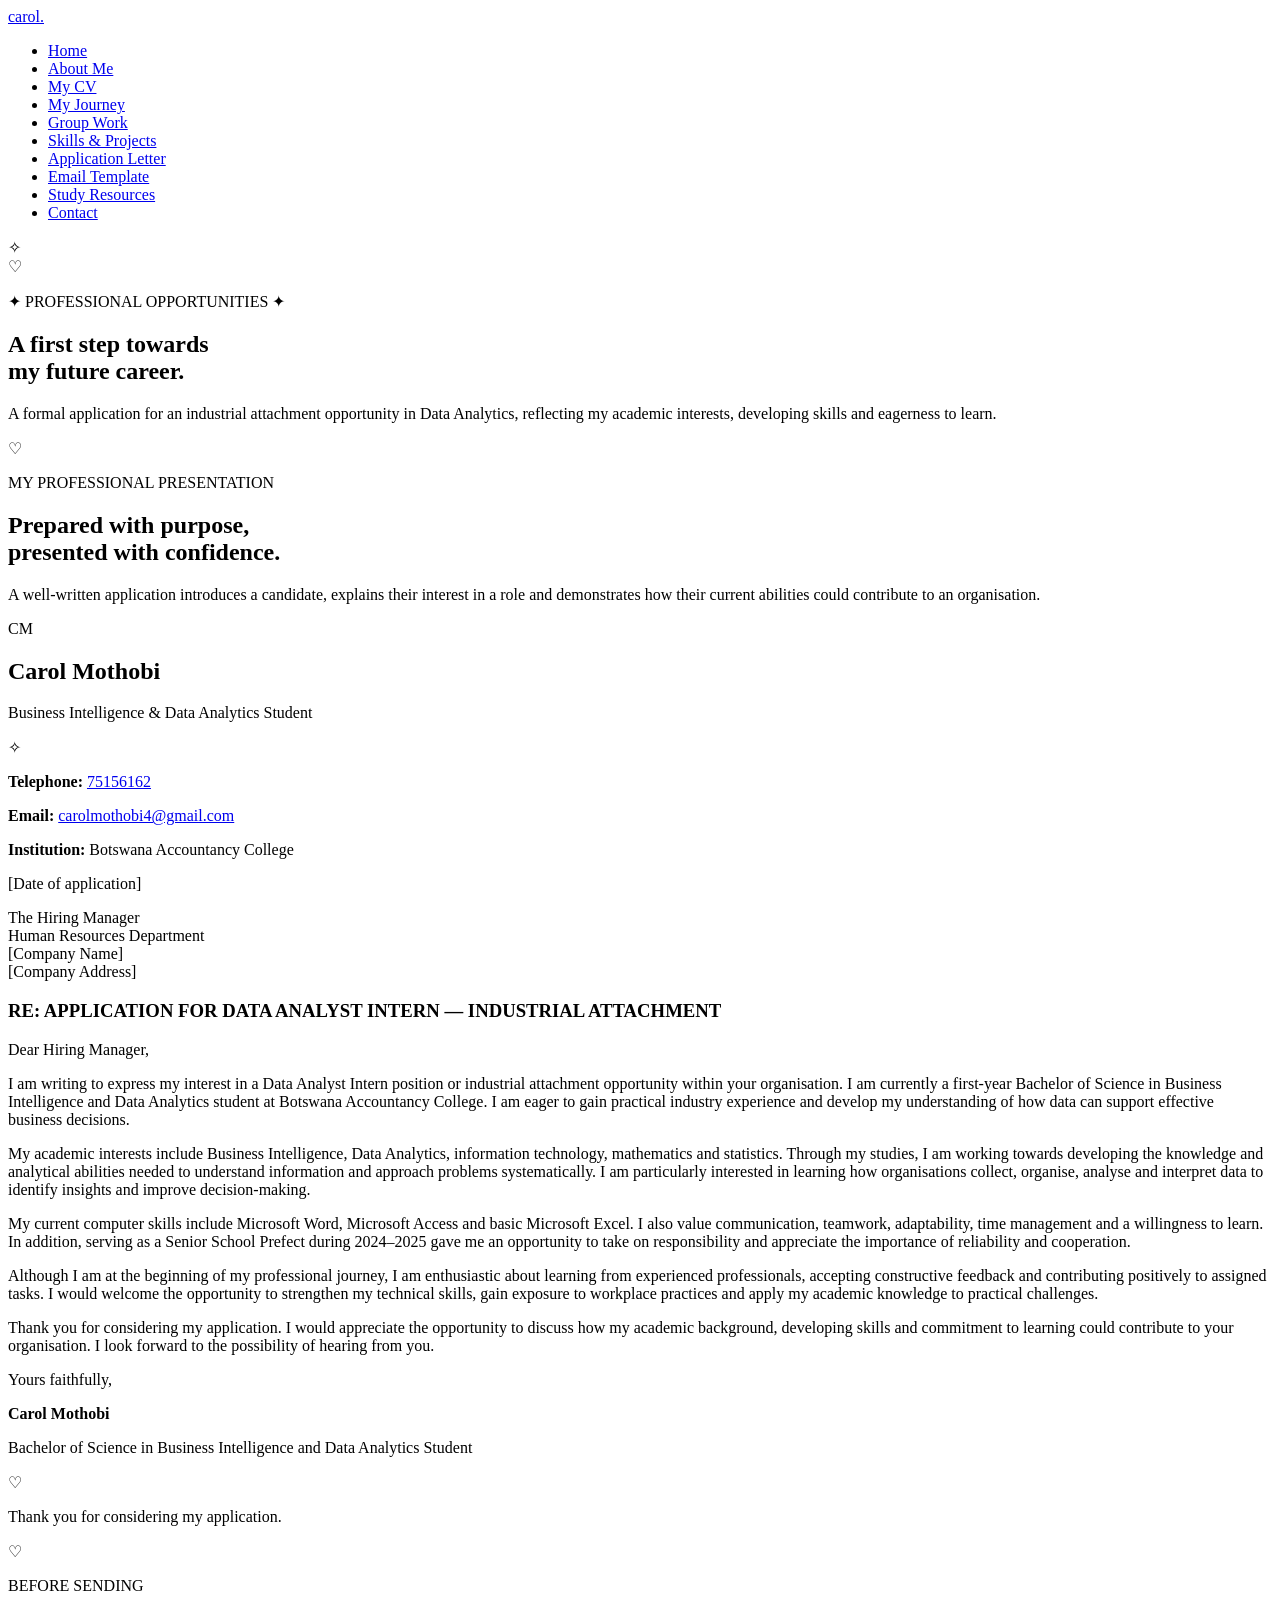
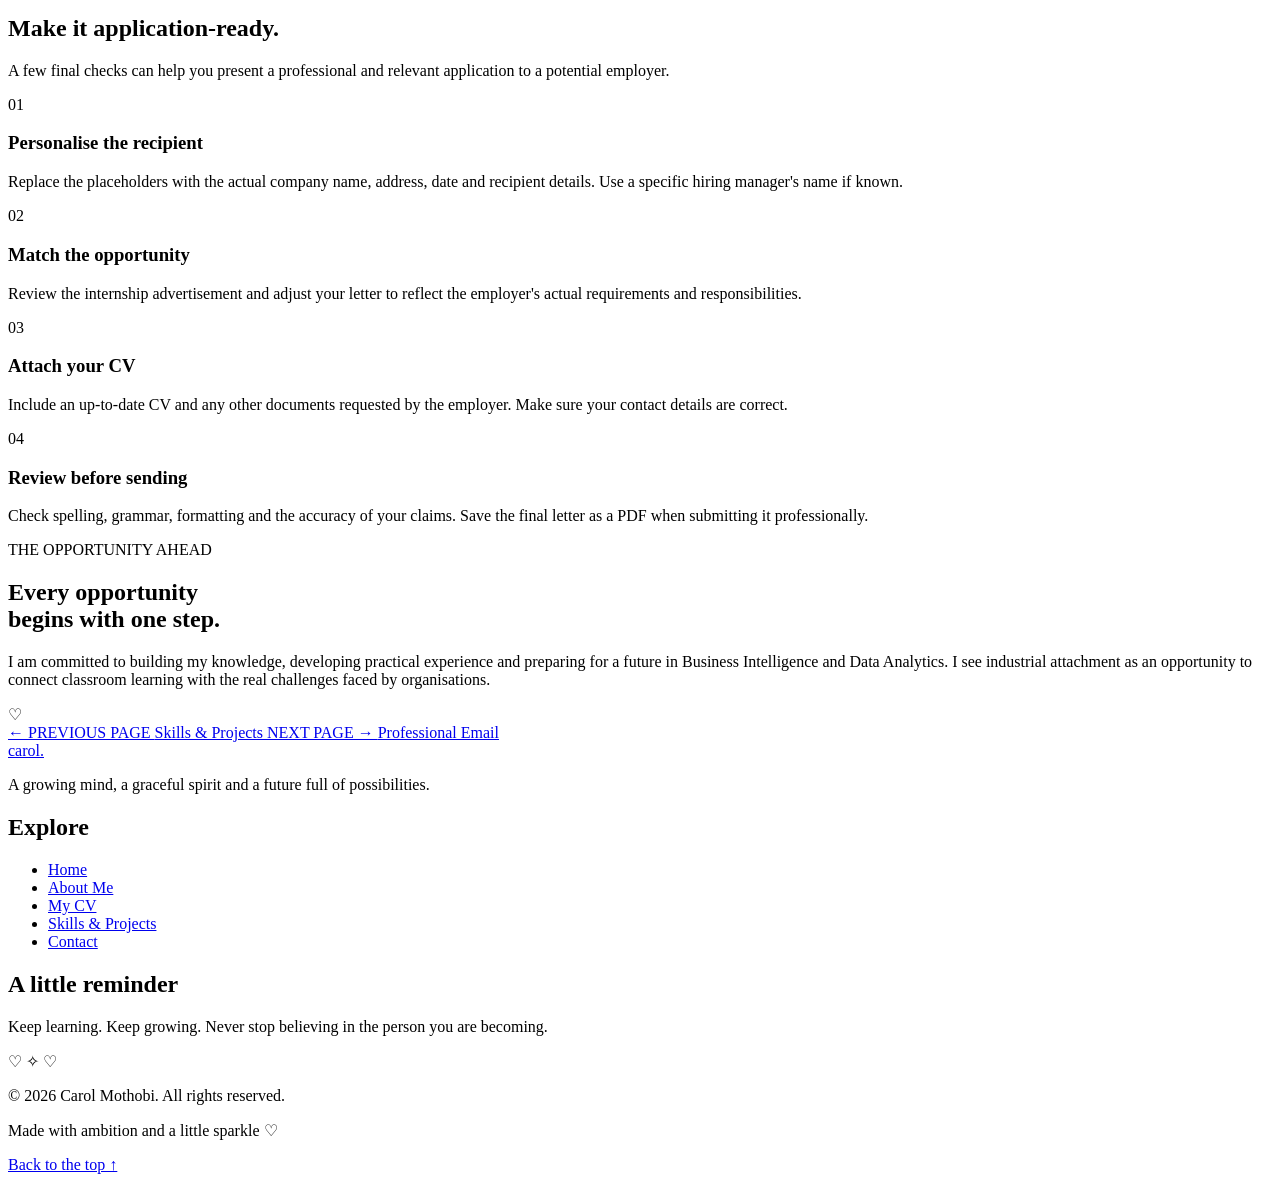
==== application-letter.html @ 34b80056 "Create application-letter.html" ====
<!DOCTYPE html>
<html lang="en">

<head>
    <meta charset="UTF-8">
    <meta name="viewport" content="width=device-width, initial-scale=1.0">

    <meta name="description"
          content="Carol Mothobi's professional application letter for a Data Analyst Intern or industrial attachment opportunity.">

    <meta name="author" content="Carol Mothobi">
    <meta name="theme-color" content="#ed4a91">

    <title>Application Letter | Carol Mothobi</title>

    <link rel="preconnect" href="https://fonts.googleapis.com">
    <link rel="preconnect" href="https://fonts.gstatic.com" crossorigin>

    <link href="https://fonts.googleapis.com/css2?family=DM+Sans:wght@400;500;600;700&family=Playfair+Display:wght@400;500;600;700&display=swap"
          rel="stylesheet">

    <link rel="stylesheet" href="style.css">
</head>

<body id="top">

    <!-- HEADER AND NAVIGATION -->
    <header class="site-header">

        <nav class="navbar" aria-label="Main navigation">

            <a href="index.html" class="logo" aria-label="Carol Mothobi home">
                carol<span>.</span>
            </a>

            <ul class="nav-links">
                <li><a href="index.html">Home</a></li>
                <li><a href="about.html">About Me</a></li>
                <li><a href="cv.html">My CV</a></li>
                <li><a href="reflection.html">My Journey</a></li>
                <li><a href="group-reflection.html">Group Work</a></li>
                <li><a href="skills-projects.html">Skills &amp; Projects</a></li>
                <li><a href="application-letter.html" aria-current="page">Application Letter</a></li>
                <li><a href="email-template.html">Email Template</a></li>
                <li><a href="study-resources.html">Study Resources</a></li>
                <li><a href="contact.html">Contact</a></li>
            </ul>

        </nav>

    </header>


    <main>

        <!-- PAGE HERO -->
        <section class="page-hero application-hero">

            <div class="hero-decoration hero-decoration-one"
                 aria-hidden="true">✧</div>

            <div class="hero-decoration hero-decoration-two"
                 aria-hidden="true">♡</div>

            <div class="page-hero-content">

                <p class="hero-eyebrow">
                    <span aria-hidden="true">✦</span>
                    PROFESSIONAL OPPORTUNITIES
                    <span aria-hidden="true">✦</span>
                </p>

                <h1>
                    A first step towards<br>
                    <span>my future career.</span>
                </h1>

                <p>
                    A formal application for an industrial attachment
                    opportunity in Data Analytics, reflecting my
                    academic interests, developing skills and eagerness
                    to learn.
                </p>

                <div class="hero-divider" aria-hidden="true">
                    <span></span> ♡ <span></span>
                </div>

            </div>

        </section>


        <!-- INTRODUCTION -->
        <section class="application-introduction section-padding">

            <div class="section-heading">

                <p class="section-eyebrow">MY PROFESSIONAL PRESENTATION</p>

                <h2>
                    Prepared with purpose,<br>
                    <span>presented with confidence.</span>
                </h2>

                <p class="section-description">
                    A well-written application introduces a candidate,
                    explains their interest in a role and demonstrates
                    how their current abilities could contribute
                    to an organisation.
                </p>

            </div>

        </section>


        <!-- APPLICATION LETTER -->
        <section class="application-letter-section section-padding">

            <article class="application-letter-document">

                <!-- LETTER HEADER -->
                <div class="letter-brand-header">

                    <div class="letter-monogram" aria-hidden="true">
                        CM
                    </div>

                    <div class="letter-brand-details">

                        <h2>Carol Mothobi</h2>

                        <p>
                            Business Intelligence &amp; Data Analytics Student
                        </p>

                    </div>

                    <span class="letter-decorative-star"
                          aria-hidden="true">✧</span>

                </div>


                <div class="letter-accent-line" aria-hidden="true"></div>


                <!-- APPLICANT DETAILS -->
                <div class="letter-contact-details">

                    <p>
                        <strong>Telephone:</strong>
                        <a href="tel:+26775156162">75156162</a>
                    </p>

                    <p>
                        <strong>Email:</strong>
                        <a href="mailto:carolmothobi4@gmail.com">
                            carolmothobi4@gmail.com
                        </a>
                    </p>

                    <p>
                        <strong>Institution:</strong>
                        Botswana Accountancy College
                    </p>

                </div>


                <!-- RECIPIENT -->
                <div class="letter-recipient">

                    <p>[Date of application]</p>

                    <p>
                        The Hiring Manager<br>
                        Human Resources Department<br>
                        [Company Name]<br>
                        [Company Address]
                    </p>

                </div>


                <!-- SUBJECT -->
                <h3 class="letter-subject">
                    RE: APPLICATION FOR DATA ANALYST INTERN —
                    INDUSTRIAL ATTACHMENT
                </h3>


                <!-- LETTER BODY -->
                <div class="letter-body">

                    <p>Dear Hiring Manager,</p>

                    <p>
                        I am writing to express my interest in a Data
                        Analyst Intern position or industrial attachment
                        opportunity within your organisation. I am
                        currently a first-year Bachelor of Science
                        in Business Intelligence and Data Analytics
                        student at Botswana Accountancy College.
                        I am eager to gain practical industry experience
                        and develop my understanding of how data can
                        support effective business decisions.
                    </p>

                    <p>
                        My academic interests include Business
                        Intelligence, Data Analytics, information
                        technology, mathematics and statistics.
                        Through my studies, I am working towards
                        developing the knowledge and analytical
                        abilities needed to understand information
                        and approach problems systematically.
                        I am particularly interested in learning
                        how organisations collect, organise, analyse
                        and interpret data to identify insights
                        and improve decision-making.
                    </p>

                    <p>
                        My current computer skills include Microsoft
                        Word, Microsoft Access and basic Microsoft
                        Excel. I also value communication, teamwork,
                        adaptability, time management and a willingness
                        to learn. In addition, serving as a Senior
                        School Prefect during 2024–2025 gave me an
                        opportunity to take on responsibility and
                        appreciate the importance of reliability
                        and cooperation.
                    </p>

                    <p>
                        Although I am at the beginning of my
                        professional journey, I am enthusiastic
                        about learning from experienced professionals,
                        accepting constructive feedback and contributing
                        positively to assigned tasks. I would welcome
                        the opportunity to strengthen my technical
                        skills, gain exposure to workplace practices
                        and apply my academic knowledge to practical
                        challenges.
                    </p>

                    <p>
                        Thank you for considering my application.
                        I would appreciate the opportunity to discuss
                        how my academic background, developing skills
                        and commitment to learning could contribute
                        to your organisation. I look forward to the
                        possibility of hearing from you.
                    </p>

                    <p class="letter-closing">
                        Yours faithfully,
                    </p>

                    <p class="letter-signature">
                        <strong>Carol Mothobi</strong>
                    </p>

                    <p class="letter-signature-role">
                        Bachelor of Science in Business Intelligence
                        and Data Analytics Student
                    </p>

                </div>


                <!-- LETTER FOOTER -->
                <div class="letter-document-footer">

                    <span aria-hidden="true">♡</span>

                    <p>
                        Thank you for considering my application.
                    </p>

                    <span aria-hidden="true">♡</span>

                </div>

            </article>

        </section>


        <!-- APPLICATION TIPS -->
        <section class="application-tips-section section-padding">

            <div class="section-heading">

                <p class="section-eyebrow">BEFORE SENDING</p>

                <h2>
                    Make it <span>application-ready.</span>
                </h2>

                <p class="section-description">
                    A few final checks can help you present a professional
                    and relevant application to a potential employer.
                </p>

            </div>


            <div class="application-tips-grid">

                <article class="application-tip-card">

                    <span class="application-tip-number">01</span>

                    <h3>Personalise the recipient</h3>

                    <p>
                        Replace the placeholders with the actual company
                        name, address, date and recipient details.
                        Use a specific hiring manager's name if known.
                    </p>

                </article>


                <article class="application-tip-card">

                    <span class="application-tip-number">02</span>

                    <h3>Match the opportunity</h3>

                    <p>
                        Review the internship advertisement and adjust
                        your letter to reflect the employer's actual
                        requirements and responsibilities.
                    </p>

                </article>


                <article class="application-tip-card">

                    <span class="application-tip-number">03</span>

                    <h3>Attach your CV</h3>

                    <p>
                        Include an up-to-date CV and any other documents
                        requested by the employer. Make sure your
                        contact details are correct.
                    </p>

                </article>


                <article class="application-tip-card">

                    <span class="application-tip-number">04</span>

                    <h3>Review before sending</h3>

                    <p>
                        Check spelling, grammar, formatting and the
                        accuracy of your claims. Save the final letter
                        as a PDF when submitting it professionally.
                    </p>

                </article>

            </div>

        </section>


        <!-- CAREER MOTIVATION -->
        <section class="application-motivation-section section-padding">

            <div class="application-motivation-card">

                <p class="section-eyebrow">THE OPPORTUNITY AHEAD</p>

                <h2>
                    Every opportunity<br>
                    begins with <span>one step.</span>
                </h2>

                <p>
                    I am committed to building my knowledge, developing
                    practical experience and preparing for a future
                    in Business Intelligence and Data Analytics.
                    I see industrial attachment as an opportunity
                    to connect classroom learning with the real
                    challenges faced by organisations.
                </p>

                <div class="hero-divider" aria-hidden="true">
                    <span></span> ♡ <span></span>
                </div>

            </div>

        </section>


        <!-- PAGE NAVIGATION -->
        <section class="page-navigation section-padding">

            <a href="skills-projects.html" class="page-nav-link">

                <span class="page-nav-direction">
                    ← PREVIOUS PAGE
                </span>

                <span class="page-nav-title">
                    Skills &amp; Projects
                </span>

            </a>


            <a href="email-template.html"
               class="page-nav-link page-nav-next">

                <span class="page-nav-direction">
                    NEXT PAGE →
                </span>

                <span class="page-nav-title">
                    Professional Email
                </span>

            </a>

        </section>

    </main>


    <!-- FOOTER -->
    <footer class="site-footer">

        <div class="footer-main">

            <div class="footer-brand">

                <a href="index.html" class="footer-logo">
                    carol<span>.</span>
                </a>

                <p>
                    A growing mind, a graceful spirit and a future
                    full of possibilities.
                </p>

            </div>


            <div class="footer-navigation">

                <h2>Explore</h2>

                <ul>
                    <li><a href="index.html">Home</a></li>
                    <li><a href="about.html">About Me</a></li>
                    <li><a href="cv.html">My CV</a></li>
                    <li><a href="skills-projects.html">Skills &amp; Projects</a></li>
                    <li><a href="contact.html">Contact</a></li>
                </ul>

            </div>


            <div class="footer-message">

                <h2>A little reminder</h2>

                <p>
                    Keep learning. Keep growing. Never stop believing
                    in the person you are becoming.
                </p>

                <span aria-hidden="true">♡ ✧ ♡</span>

            </div>

        </div>


        <div class="footer-bottom">

            <p>
                &copy; 2026 Carol Mothobi. All rights reserved.
            </p>

            <p>
                Made with ambition and a little sparkle
                <span aria-hidden="true">♡</span>
            </p>

            <a href="#top">Back to the top ↑</a>

        </div>

    </footer>

</body>
</html>
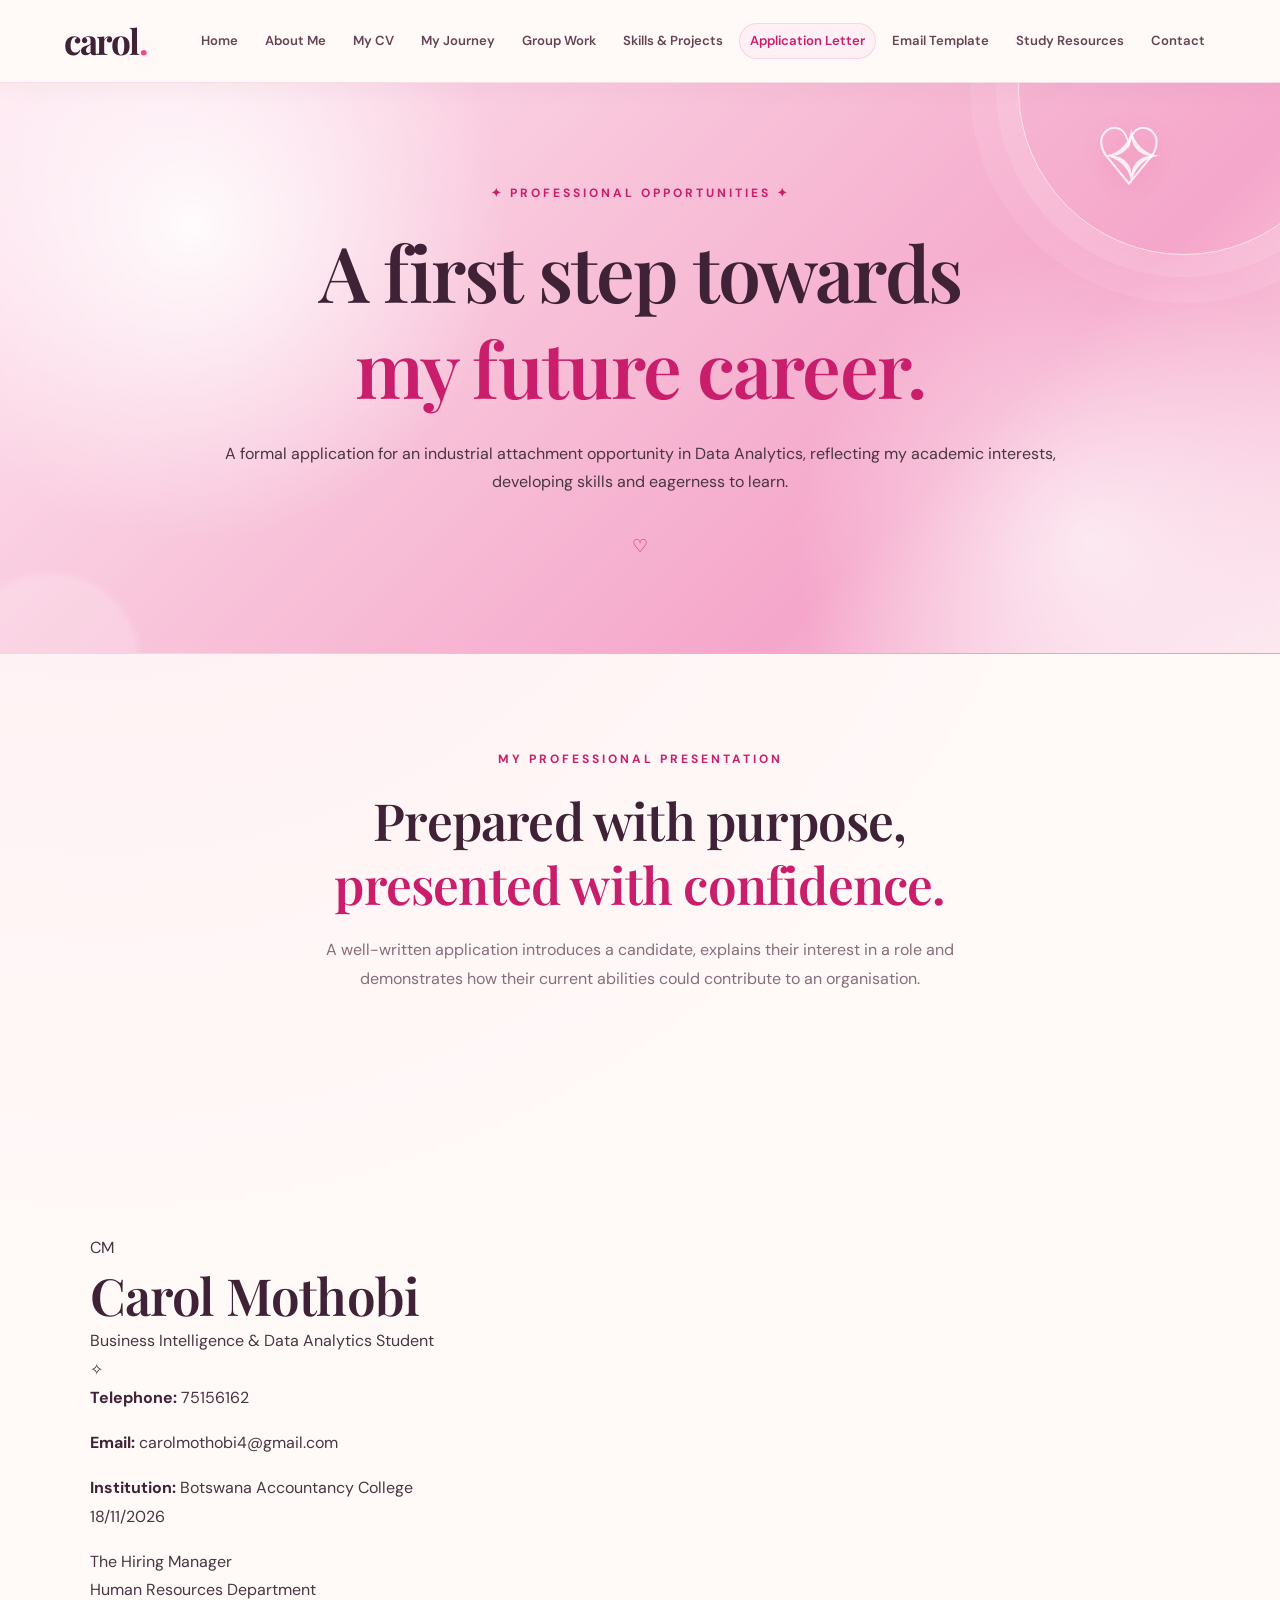
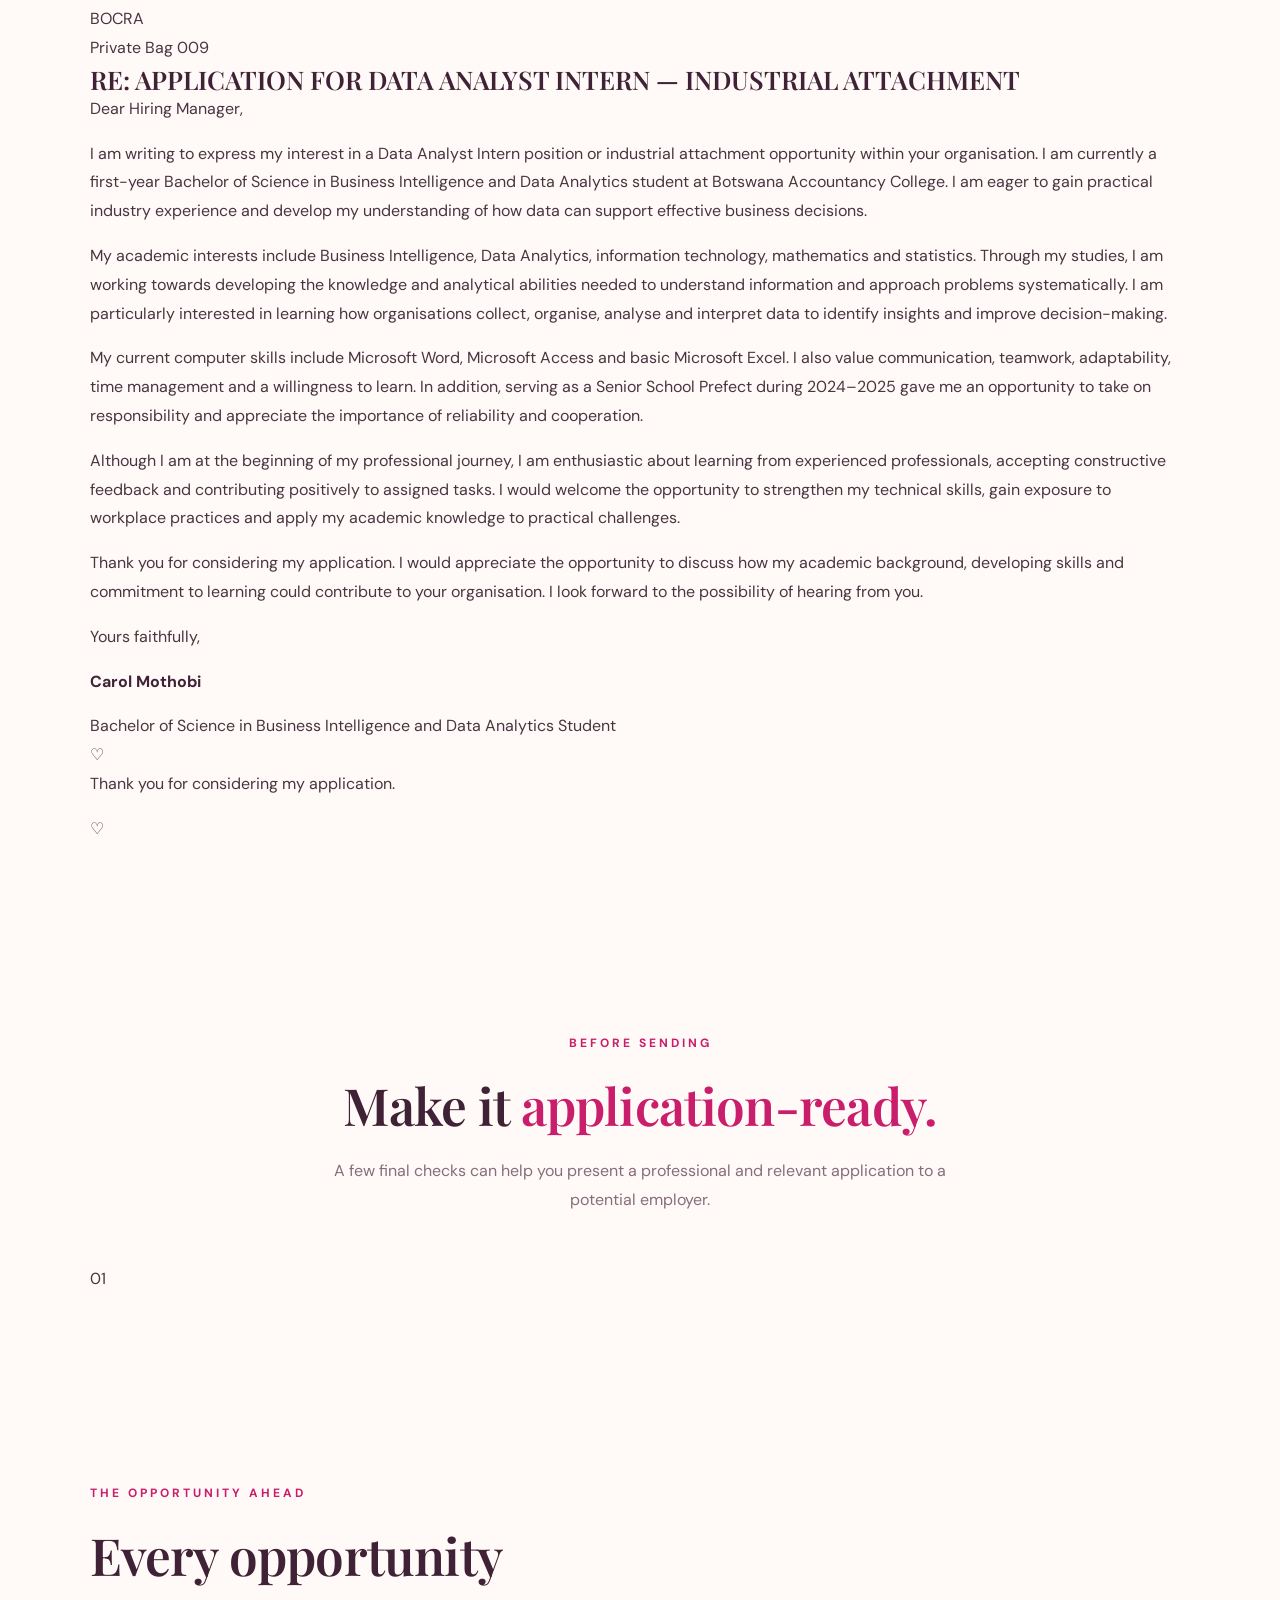
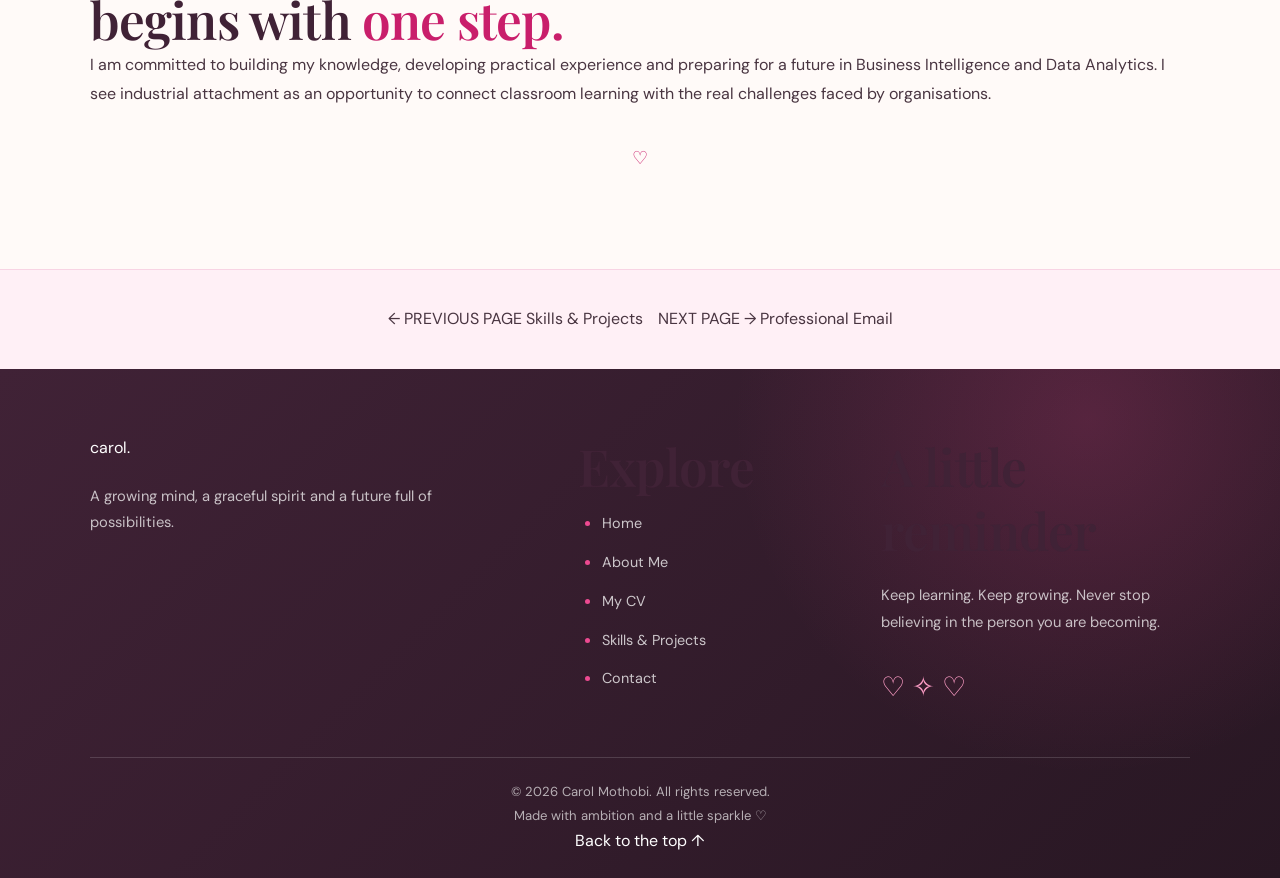
==== commit 7c1fffc2: "Update application-letter.html" ====
--- a/application-letter.html
+++ b/application-letter.html
@@ -173,13 +173,13 @@
                 <!-- RECIPIENT -->
                 <div class="letter-recipient">
 
-                    <p>[Date of application]</p>
+                    <p>18/11/2026</p>
 
                     <p>
                         The Hiring Manager<br>
                         Human Resources Department<br>
-                        [Company Name]<br>
-                        [Company Address]
+                        BOCRA<br>
+                        Private Bag 009
                     </p>
 
                 </div>
@@ -315,61 +315,7 @@
 
                     <span class="application-tip-number">01</span>
 
-                    <h3>Personalise the recipient</h3>
-
-                    <p>
-                        Replace the placeholders with the actual company
-                        name, address, date and recipient details.
-                        Use a specific hiring manager's name if known.
-                    </p>
-
                 </article>
-
-
-                <article class="application-tip-card">
-
-                    <span class="application-tip-number">02</span>
-
-                    <h3>Match the opportunity</h3>
-
-                    <p>
-                        Review the internship advertisement and adjust
-                        your letter to reflect the employer's actual
-                        requirements and responsibilities.
-                    </p>
-
-                </article>
-
-
-                <article class="application-tip-card">
-
-                    <span class="application-tip-number">03</span>
-
-                    <h3>Attach your CV</h3>
-
-                    <p>
-                        Include an up-to-date CV and any other documents
-                        requested by the employer. Make sure your
-                        contact details are correct.
-                    </p>
-
-                </article>
-
-
-                <article class="application-tip-card">
-
-                    <span class="application-tip-number">04</span>
-
-                    <h3>Review before sending</h3>
-
-                    <p>
-                        Check spelling, grammar, formatting and the
-                        accuracy of your claims. Save the final letter
-                        as a PDF when submitting it professionally.
-                    </p>
-
-                </article>
-
             </div>
 
         </section>
--- a/style.css
+++ b/style.css
@@ -0,0 +1,1562 @@
+
+/* =========================================================
+   CAROL MOTHOBI
+   GLAM PRINCESS PORTFOLIO
+   Bold Pink • Glossy Glamour • Rose Gold • Feminine Luxury
+
+   One shared stylesheet for all ten HTML pages.
+========================================================= */
+
+
+/* =========================================================
+   01. DESIGN SYSTEM
+========================================================= */
+
+:root {
+    --pink: #ed4a91;
+    --pink-deep: #c91e6b;
+    --pink-dark: #9f174f;
+    --pink-light: #ffd5e7;
+    --pink-pale: #fff0f6;
+    --pink-soft: #fce1ec;
+
+    --rose-gold: #bd7c91;
+    --champagne: #e9c9a5;
+    --gold-light: #f8e7ce;
+
+    --ivory: #fffaf8;
+    --white: #ffffff;
+
+    --plum: #402236;
+    --plum-soft: #654354;
+    --text: #493541;
+    --muted: #866d7b;
+
+    --border: rgba(201, 30, 107, 0.13);
+    --border-strong: rgba(201, 30, 107, 0.25);
+
+    --shadow-soft:
+        0 12px 35px rgba(159, 23, 79, 0.08);
+
+    --shadow-card:
+        0 18px 45px rgba(159, 23, 79, 0.11);
+
+    --shadow-pink:
+        0 12px 30px rgba(237, 74, 145, 0.25);
+
+    --radius-small: 12px;
+    --radius-medium: 20px;
+    --radius-large: 30px;
+    --radius-pill: 999px;
+
+    --font-body: "DM Sans", sans-serif;
+    --font-heading: "Playfair Display", Georgia, serif;
+
+    --transition: 0.3s ease;
+}
+
+
+/* =========================================================
+   02. RESET AND GLOBAL STYLES
+========================================================= */
+
+* {
+    box-sizing: border-box;
+    margin: 0;
+    padding: 0;
+}
+
+html {
+    scroll-behavior: smooth;
+    scroll-padding-top: 110px;
+}
+
+body {
+    font-family: var(--font-body);
+    color: var(--text);
+    background:
+        radial-gradient(
+            circle at 8% 5%,
+            rgba(255, 213, 231, 0.35),
+            transparent 28%
+        ),
+        var(--ivory);
+    line-height: 1.8;
+    font-size: 16px;
+    overflow-x: hidden;
+}
+
+body::selection {
+    color: var(--white);
+    background: var(--pink-deep);
+}
+
+::selection {
+    color: var(--white);
+    background: var(--pink);
+}
+
+img {
+    display: block;
+    max-width: 100%;
+    height: auto;
+}
+
+a {
+    color: inherit;
+    text-decoration: none;
+    transition:
+        color var(--transition),
+        background var(--transition),
+        border-color var(--transition),
+        transform var(--transition),
+        box-shadow var(--transition);
+}
+
+button,
+input,
+textarea,
+select {
+    font: inherit;
+}
+
+button,
+a {
+    -webkit-tap-highlight-color: transparent;
+}
+
+button:focus-visible,
+a:focus-visible,
+input:focus-visible,
+textarea:focus-visible,
+select:focus-visible {
+    outline: 3px solid var(--pink);
+    outline-offset: 4px;
+}
+
+p {
+    margin-bottom: 16px;
+}
+
+p:last-child {
+    margin-bottom: 0;
+}
+
+ul,
+ol {
+    padding-left: 24px;
+}
+
+li {
+    margin-bottom: 10px;
+}
+
+strong {
+    color: var(--plum);
+    font-weight: 700;
+}
+
+main {
+    min-height: 60vh;
+}
+
+section {
+    position: relative;
+}
+
+
+/* =========================================================
+   03. TYPOGRAPHY
+========================================================= */
+
+h1,
+h2,
+h3,
+h4 {
+    font-family: var(--font-heading);
+    color: var(--plum);
+    font-weight: 600;
+    line-height: 1.25;
+    text-wrap: balance;
+}
+
+h1 {
+    font-size: clamp(2.5rem, 6vw, 5.2rem);
+    letter-spacing: -1.8px;
+}
+
+h2 {
+    font-size: clamp(2rem, 4vw, 3.2rem);
+    letter-spacing: -0.8px;
+}
+
+h3 {
+    font-size: clamp(1.25rem, 2vw, 1.65rem);
+}
+
+h4 {
+    font-size: 1.15rem;
+}
+
+h1 span,
+h2 span {
+    color: var(--pink-deep);
+}
+
+::marker {
+    color: var(--pink);
+}
+
+
+/* =========================================================
+   04. SHARED HEADER AND NAVIGATION
+========================================================= */
+
+.site-header {
+    position: sticky;
+    top: 0;
+    z-index: 1000;
+    width: 100%;
+    background: rgba(255, 250, 248, 0.94);
+    border-bottom: 1px solid var(--border);
+    box-shadow: 0 5px 24px rgba(64, 34, 54, 0.04);
+    backdrop-filter: blur(18px);
+    -webkit-backdrop-filter: blur(18px);
+}
+
+.navbar {
+    width: min(1400px, 100%);
+    min-height: 82px;
+    margin: 0 auto;
+    padding: 18px 5%;
+    display: flex;
+    align-items: center;
+    justify-content: space-between;
+    gap: 28px;
+}
+
+.logo {
+    display: inline-flex;
+    align-items: center;
+    flex-shrink: 0;
+    font-family: var(--font-heading);
+    font-size: 2.2rem;
+    line-height: 1;
+    font-weight: 700;
+    letter-spacing: -1.5px;
+    color: var(--plum);
+}
+
+.logo span {
+    color: var(--pink);
+    text-shadow: 0 0 20px rgba(237, 74, 145, 0.3);
+}
+
+.nav-links {
+    display: flex;
+    align-items: center;
+    justify-content: flex-end;
+    flex-wrap: wrap;
+    gap: 5px;
+    list-style: none;
+    padding: 0;
+    margin: 0;
+}
+
+.nav-links li {
+    margin: 0;
+}
+
+.nav-links a {
+    display: inline-flex;
+    align-items: center;
+    justify-content: center;
+    padding: 8px 11px;
+    border-radius: var(--radius-pill);
+    color: var(--plum-soft);
+    font-size: 0.82rem;
+    font-weight: 600;
+    line-height: 1.5;
+}
+
+.nav-links a:hover,
+.nav-links a[aria-current="page"] {
+    color: var(--pink-deep);
+    background: var(--pink-pale);
+}
+
+.nav-links a[aria-current="page"] {
+    box-shadow: inset 0 0 0 1px var(--border);
+}
+
+
+/* =========================================================
+   05. HERO SECTIONS
+========================================================= */
+
+.page-hero {
+    position: relative;
+    isolation: isolate;
+    min-height: 410px;
+    padding: 100px 7% 90px;
+    display: flex;
+    align-items: center;
+    justify-content: center;
+    overflow: hidden;
+    background:
+        radial-gradient(
+            circle at 15% 25%,
+            rgba(255, 255, 255, 0.9),
+            transparent 27%
+        ),
+        radial-gradient(
+            circle at 85% 80%,
+            rgba(255, 255, 255, 0.65),
+            transparent 25%
+        ),
+        linear-gradient(
+            135deg,
+            #ffe6f0 0%,
+            #f8c2d9 40%,
+            #f5a6ca 72%,
+            #fce4ed 100%
+        );
+    border-bottom: 1px solid rgba(201, 30, 107, 0.12);
+}
+
+.page-hero::before,
+.page-hero::after {
+    content: "";
+    position: absolute;
+    z-index: -1;
+    pointer-events: none;
+    border-radius: 50%;
+}
+
+.page-hero::before {
+    width: 330px;
+    height: 330px;
+    top: -160px;
+    right: -70px;
+    border: 1px solid rgba(255, 255, 255, 0.65);
+    box-shadow:
+        0 0 0 22px rgba(255, 255, 255, 0.1),
+        0 0 0 48px rgba(255, 255, 255, 0.08);
+}
+
+.page-hero::after {
+    width: 180px;
+    height: 180px;
+    bottom: -100px;
+    left: -40px;
+    background: rgba(255, 255, 255, 0.2);
+    filter: blur(3px);
+}
+
+.page-hero-content {
+    position: relative;
+    z-index: 2;
+    width: min(900px, 100%);
+    text-align: center;
+}
+
+.hero-eyebrow,
+.section-eyebrow {
+    color: var(--pink-deep);
+    font-size: 0.75rem;
+    font-weight: 700;
+    letter-spacing: 3px;
+    text-transform: uppercase;
+    margin-bottom: 18px;
+}
+
+.page-hero h1 {
+    margin-bottom: 25px;
+}
+
+.hero-description {
+    max-width: 720px;
+    margin: 0 auto;
+    color: var(--plum-soft);
+    font-size: clamp(1rem, 2vw, 1.15rem);
+    line-height: 1.9;
+}
+
+.hero-divider {
+    display: flex;
+    justify-content: center;
+    align-items: center;
+    gap: 18px;
+    margin-top: 34px;
+    color: var(--pink-deep);
+    font-size: 1.1rem;
+}
+
+.hero-divider span:nth-child(2) {
+    font-size: 1.6rem;
+}
+
+.hero-decoration {
+    position: absolute;
+    top: 35px;
+    right: 9%;
+    color: rgba(255, 255, 255, 0.85);
+    font-size: 5rem;
+    line-height: 1;
+    text-shadow: 0 5px 30px rgba(201, 30, 107, 0.15);
+    pointer-events: none;
+}
+
+
+/* =========================================================
+   06. SECTION SPACING AND HEADINGS
+========================================================= */
+
+.section-padding {
+    padding: 95px 7%;
+}
+
+.alternate-section {
+    background:
+        linear-gradient(
+            180deg,
+            rgba(255, 232, 241, 0.75),
+            rgba(255, 245, 249, 0.85)
+        );
+    border-top: 1px solid rgba(201, 30, 107, 0.07);
+    border-bottom: 1px solid rgba(201, 30, 107, 0.07);
+}
+
+.section-heading {
+    width: min(850px, 100%);
+    margin: 0 auto 50px;
+    text-align: center;
+}
+
+.section-heading h2 {
+    margin-bottom: 20px;
+}
+
+.section-heading > p:not(.section-eyebrow) {
+    max-width: 680px;
+    margin-left: auto;
+    margin-right: auto;
+    color: var(--muted);
+}
+
+
+/* =========================================================
+   07. CONTENT CARDS
+========================================================= */
+
+.content-card {
+    position: relative;
+    min-width: 0;
+    padding: 32px;
+    background: rgba(255, 255, 255, 0.88);
+    border: 1px solid var(--border);
+    border-radius: var(--radius-medium);
+    box-shadow: var(--shadow-soft);
+    transition:
+        transform var(--transition),
+        box-shadow var(--transition),
+        border-color var(--transition);
+}
+
+.content-card:hover {
+    transform: translateY(-5px);
+    border-color: var(--border-strong);
+    box-shadow: var(--shadow-card);
+}
+
+.content-card h3 {
+    margin-bottom: 15px;
+}
+
+.content-card p {
+    color: var(--muted);
+}
+
+.card-grid {
+    width: min(1200px, 100%);
+    margin: 0 auto;
+    display: grid;
+    grid-template-columns: repeat(3, minmax(0, 1fr));
+    gap: 25px;
+    align-items: stretch;
+}
+
+.card-grid > * {
+    min-width: 0;
+}
+
+.card-icon {
+    width: 52px;
+    height: 52px;
+    margin-bottom: 23px;
+    display: inline-flex;
+    align-items: center;
+    justify-content: center;
+    border-radius: 17px;
+    color: var(--pink-deep);
+    background:
+        linear-gradient(
+            135deg,
+            #fff3f8,
+            #ffd5e7
+        );
+    border: 1px solid rgba(237, 74, 145, 0.14);
+    box-shadow: 0 7px 18px rgba(237, 74, 145, 0.1);
+    font-size: 1.5rem;
+}
+
+
+/* =========================================================
+   08. BUTTONS AND LINKS
+========================================================= */
+
+.button-group {
+    display: flex;
+    justify-content: center;
+    align-items: center;
+    flex-wrap: wrap;
+    gap: 15px;
+    margin-top: 30px;
+}
+
+.button {
+    min-height: 50px;
+    padding: 13px 25px;
+    display: inline-flex;
+    align-items: center;
+    justify-content: center;
+    gap: 8px;
+    border: 1px solid transparent;
+    border-radius: var(--radius-pill);
+    font-size: 0.9rem;
+    font-weight: 700;
+    text-align: center;
+    line-height: 1.5;
+    cursor: pointer;
+}
+
+.button-primary {
+    color: var(--white);
+    background:
+        linear-gradient(
+            135deg,
+            #f56aa6,
+            #d82c7d 55%,
+            #b71c61
+        );
+    border-color: rgba(255, 255, 255, 0.4);
+    box-shadow:
+        0 8px 20px rgba(201, 30, 107, 0.23),
+        inset 0 1px 0 rgba(255, 255, 255, 0.35);
+}
+
+.button-primary:hover {
+    color: var(--white);
+    transform: translateY(-3px);
+    box-shadow: var(--shadow-pink);
+}
+
+.button-outline {
+    color: var(--pink-deep);
+    background: rgba(255, 255, 255, 0.7);
+    border-color: var(--border-strong);
+}
+
+.button-outline:hover {
+    color: var(--white);
+    background: var(--pink-deep);
+    border-color: var(--pink-deep);
+    transform: translateY(-3px);
+}
+
+.text-link {
+    display: inline-flex;
+    align-items: center;
+    gap: 5px;
+    margin-top: 8px;
+    color: var(--pink-deep);
+    font-size: 0.9rem;
+    font-weight: 700;
+    overflow-wrap: anywhere;
+}
+
+.text-link:hover {
+    color: var(--pink-dark);
+    text-decoration: underline;
+    text-underline-offset: 5px;
+}
+
+
+/* =========================================================
+   09. PAGE NAVIGATION
+========================================================= */
+
+.page-navigation {
+    padding: 35px 7%;
+    display: flex;
+    align-items: center;
+    justify-content: center;
+    flex-wrap: wrap;
+    gap: 15px;
+    background: var(--pink-pale);
+    border-top: 1px solid var(--border);
+}
+
+
+/* =========================================================
+   10. RESOURCE LISTS
+========================================================= */
+
+.resource-list {
+    width: min(1000px, 100%);
+    margin: 0 auto;
+    display: grid;
+    gap: 20px;
+}
+
+.resource-card {
+    display: grid;
+    grid-template-columns: 75px minmax(0, 1fr);
+    gap: 25px;
+    align-items: start;
+    padding: 30px;
+    background: rgba(255, 255, 255, 0.9);
+    border: 1px solid var(--border);
+    border-radius: var(--radius-medium);
+    box-shadow: var(--shadow-soft);
+    transition:
+        transform var(--transition),
+        box-shadow var(--transition);
+}
+
+.resource-card:hover {
+    transform: translateX(4px);
+    box-shadow: var(--shadow-card);
+}
+
+.resource-number {
+    width: 65px;
+    height: 65px;
+    display: flex;
+    align-items: center;
+    justify-content: center;
+    border-radius: 20px;
+    background: linear-gradient(135deg, #ffd5e7, #fff0f6);
+    color: var(--pink-deep);
+    font-family: var(--font-heading);
+    font-size: 1.5rem;
+    font-weight: 700;
+}
+
+.resource-content {
+    min-width: 0;
+}
+
+.resource-content h3 {
+    margin-bottom: 12px;
+}
+
+.resource-content p {
+    color: var(--muted);
+}
+
+.resource-note {
+    padding: 13px 16px;
+    background: var(--pink-pale);
+    border-left: 3px solid var(--pink);
+    border-radius: 0 var(--radius-small) var(--radius-small) 0;
+    font-size: 0.9rem;
+}
+
+
+/* =========================================================
+   11. NOTICE AND CLOSING CARDS
+========================================================= */
+
+.notice-card {
+    width: min(1000px, 100%);
+    margin: 35px auto 0;
+    padding: 30px;
+    border: 1px solid rgba(189, 124, 145, 0.3);
+    border-radius: var(--radius-medium);
+    background:
+        linear-gradient(
+            135deg,
+            rgba(255, 255, 255, 0.95),
+            rgba(255, 233, 241, 0.95)
+        );
+    box-shadow: var(--shadow-soft);
+}
+
+.notice-card h3 {
+    margin-bottom: 12px;
+}
+
+.notice-card p {
+    color: var(--muted);
+}
+
+.closing-card {
+    position: relative;
+    isolation: isolate;
+    width: min(1000px, 100%);
+    margin: 0 auto;
+    padding: clamp(35px, 6vw, 75px);
+    overflow: hidden;
+    text-align: center;
+    border: 1px solid rgba(255, 255, 255, 0.6);
+    border-radius: var(--radius-large);
+    background:
+        radial-gradient(
+            circle at 90% 5%,
+            rgba(255, 255, 255, 0.6),
+            transparent 30%
+        ),
+        linear-gradient(
+            135deg,
+            #ffe4ef,
+            #f8c1d8 55%,
+            #fceaf1
+        );
+    box-shadow: var(--shadow-card);
+}
+
+.closing-card::before {
+    content: "✧";
+    position: absolute;
+    z-index: -1;
+    top: 10px;
+    right: 25px;
+    color: rgba(255, 255, 255, 0.8);
+    font-size: 5rem;
+    pointer-events: none;
+}
+
+.closing-card h2 {
+    max-width: 760px;
+    margin: 0 auto 24px;
+}
+
+.closing-card > p:not(.section-eyebrow) {
+    max-width: 720px;
+    margin: 0 auto 18px;
+    color: var(--plum-soft);
+}
+
+.closing-card .button-group {
+    margin-top: 32px;
+}
+
+
+/* =========================================================
+   12. LIST STYLING
+========================================================= */
+
+.styled-list {
+    list-style: none;
+    padding: 0;
+    margin-top: 20px;
+}
+
+.styled-list li {
+    position: relative;
+    padding-left: 30px;
+    margin-bottom: 18px;
+    color: var(--muted);
+}
+
+.styled-list li::before {
+    content: "✦";
+    position: absolute;
+    left: 0;
+    top: 1px;
+    color: var(--pink);
+    font-size: 1rem;
+}
+
+
+/* =========================================================
+   13. STUDY ROUTINE
+========================================================= */
+
+.routine-list {
+    width: min(900px, 100%);
+    margin: 0 auto;
+    display: grid;
+    gap: 17px;
+}
+
+.routine-item {
+    display: grid;
+    grid-template-columns: 150px minmax(0, 1fr);
+    gap: 25px;
+    align-items: start;
+    padding: 25px;
+    background: rgba(255, 255, 255, 0.9);
+    border: 1px solid var(--border);
+    border-radius: var(--radius-medium);
+    box-shadow: var(--shadow-soft);
+}
+
+.routine-time {
+    padding: 10px 12px;
+    color: var(--pink-deep);
+    background: var(--pink-pale);
+    border: 1px solid var(--border);
+    border-radius: var(--radius-pill);
+    font-size: 0.85rem;
+    font-weight: 700;
+    text-align: center;
+}
+
+.routine-details h3 {
+    margin-bottom: 8px;
+}
+
+.routine-details p {
+    color: var(--muted);
+}
+
+
+/* =========================================================
+   14. CONTACT PAGE
+========================================================= */
+
+.contact-card {
+    display: flex;
+    flex-direction: column;
+    align-items: flex-start;
+}
+
+.contact-card .text-link {
+    max-width: 100%;
+}
+
+.contact-detail {
+    color: var(--plum-soft);
+    font-weight: 600;
+    overflow-wrap: anywhere;
+}
+
+.contact-note {
+    margin-top: 24px;
+    font-size: 0.9rem;
+    color: var(--plum-soft);
+}
+
+.opportunity-grid {
+    width: min(1200px, 100%);
+    margin: 0 auto;
+    display: grid;
+    grid-template-columns: repeat(3, minmax(0, 1fr));
+    gap: 25px;
+}
+
+
+/* =========================================================
+   15. SHARED FOOTER
+========================================================= */
+
+.site-footer {
+    padding: 65px 7% 0;
+    color: var(--white);
+    background:
+        radial-gradient(
+            circle at 85% 10%,
+            rgba(237, 74, 145, 0.2),
+            transparent 30%
+        ),
+        linear-gradient(
+            135deg,
+            #402236,
+            #281723
+        );
+}
+
+.site-footer .logo {
+    color: var(--white);
+}
+
+.site-footer .logo span {
+    color: #ff8fbd;
+}
+
+.footer-main {
+    width: min(1200px, 100%);
+    margin: 0 auto;
+    padding-bottom: 45px;
+    display: grid;
+    grid-template-columns: 1.4fr 0.8fr 1fr;
+    gap: 55px;
+}
+
+.footer-brand p,
+.footer-message p {
+    max-width: 360px;
+    margin-top: 20px;
+    color: rgba(255, 255, 255, 0.72);
+    font-size: 0.92rem;
+}
+
+.footer-navigation {
+    display: flex;
+    flex-direction: column;
+    align-items: flex-start;
+    gap: 11px;
+}
+
+.footer-navigation h3,
+.footer-message h3 {
+    margin-bottom: 12px;
+    color: #ffd5e7;
+    font-size: 1.25rem;
+}
+
+.footer-navigation a {
+    color: rgba(255, 255, 255, 0.75);
+    font-size: 0.9rem;
+}
+
+.footer-navigation a:hover {
+    color: #ff9ec7;
+    transform: translateX(3px);
+}
+
+.footer-message > span {
+    display: inline-block;
+    margin-top: 12px;
+    color: #ff9ec7;
+    font-size: 1.7rem;
+}
+
+.footer-bottom {
+    width: min(1200px, 100%);
+    margin: 0 auto;
+    padding: 22px 0;
+    border-top: 1px solid rgba(255, 255, 255, 0.15);
+    text-align: center;
+}
+
+.footer-bottom p {
+    margin: 0;
+    color: rgba(255, 255, 255, 0.65);
+    font-size: 0.82rem;
+}
+
+
+/* =========================================================
+   16. REFLECTION AND BLOG CONTENT
+========================================================= */
+
+.blog-layout {
+    width: min(1200px, 100%);
+    margin: 0 auto;
+    display: grid;
+    grid-template-columns: minmax(0, 1fr) 300px;
+    gap: 35px;
+    align-items: start;
+}
+
+.blog-content,
+.blog-sidebar,
+.blog-post,
+.blog-article,
+.reflection-content,
+.reflection-sidebar {
+    min-width: 0;
+}
+
+.blog-content,
+.blog-post,
+.blog-article,
+.reflection-content {
+    padding: clamp(25px, 4vw, 45px);
+    background: var(--white);
+    border: 1px solid var(--border);
+    border-radius: var(--radius-medium);
+    box-shadow: var(--shadow-soft);
+}
+
+.blog-sidebar,
+.reflection-sidebar {
+    display: grid;
+    gap: 20px;
+}
+
+.blog-content h2,
+.blog-post h2,
+.blog-article h2,
+.reflection-content h2 {
+    margin: 30px 0 15px;
+    font-size: clamp(1.6rem, 3vw, 2.2rem);
+}
+
+.blog-content h2:first-child,
+.blog-post h2:first-child,
+.blog-article h2:first-child,
+.reflection-content h2:first-child {
+    margin-top: 0;
+}
+
+.blog-content p,
+.blog-post p,
+.blog-article p,
+.reflection-content p {
+    color: var(--muted);
+}
+
+.blog-content blockquote,
+.blog-post blockquote,
+.blog-article blockquote,
+.reflection-content blockquote {
+    margin: 25px 0;
+    padding: 22px 25px;
+    border-left: 4px solid var(--pink);
+    border-radius: 0 var(--radius-small) var(--radius-small) 0;
+    background: var(--pink-pale);
+    color: var(--plum-soft);
+    font-family: var(--font-heading);
+    font-size: 1.2rem;
+}
+
+.blog-sidebar .content-card,
+.reflection-sidebar .content-card {
+    padding: 25px;
+}
+
+
+/* =========================================================
+   17. TIMELINES AND CV SECTIONS
+========================================================= */
+
+.timeline {
+    position: relative;
+    width: min(950px, 100%);
+    margin: 0 auto;
+    padding-left: 35px;
+}
+
+.timeline::before {
+    content: "";
+    position: absolute;
+    top: 8px;
+    bottom: 8px;
+    left: 9px;
+    width: 2px;
+    background: linear-gradient(
+        180deg,
+        var(--pink),
+        var(--champagne)
+    );
+}
+
+.timeline-item {
+    position: relative;
+    margin-bottom: 30px;
+    padding: 25px;
+    background: var(--white);
+    border: 1px solid var(--border);
+    border-radius: var(--radius-medium);
+    box-shadow: var(--shadow-soft);
+}
+
+.timeline-item::before {
+    content: "";
+    position: absolute;
+    top: 31px;
+    left: -33px;
+    width: 14px;
+    height: 14px;
+    border: 3px solid var(--white);
+    border-radius: 50%;
+    background: var(--pink);
+    box-shadow: 0 0 0 2px var(--pink-light);
+}
+
+.timeline-item h3 {
+    margin-bottom: 10px;
+}
+
+.timeline-item p {
+    color: var(--muted);
+}
+
+.cv-section {
+    margin-bottom: 30px;
+    padding: 30px;
+    background: var(--white);
+    border: 1px solid var(--border);
+    border-radius: var(--radius-medium);
+    box-shadow: var(--shadow-soft);
+}
+
+.cv-section h2 {
+    margin-bottom: 20px;
+    font-size: 1.8rem;
+}
+
+.cv-section h3 {
+    margin: 18px 0 8px;
+}
+
+.cv-section p {
+    color: var(--muted);
+}
+
+
+/* =========================================================
+   18. SKILLS AND PROGRESS
+========================================================= */
+
+.skills-grid {
+    display: grid;
+    grid-template-columns: repeat(2, minmax(0, 1fr));
+    gap: 22px;
+}
+
+.skill-card {
+    padding: 25px;
+    background: var(--white);
+    border: 1px solid var(--border);
+    border-radius: var(--radius-medium);
+    box-shadow: var(--shadow-soft);
+}
+
+.skill-card h3 {
+    margin-bottom: 12px;
+}
+
+.skill-card p {
+    color: var(--muted);
+}
+
+.skill-tag,
+.tag {
+    display: inline-flex;
+    align-items: center;
+    margin: 5px 5px 5px 0;
+    padding: 7px 13px;
+    border-radius: var(--radius-pill);
+    color: var(--pink-deep);
+    background: var(--pink-pale);
+    border: 1px solid var(--border);
+    font-size: 0.8rem;
+    font-weight: 700;
+}
+
+
+/* =========================================================
+   19. EMAIL AND APPLICATION LETTER PAGES
+========================================================= */
+
+.letter-paper,
+.application-letter,
+.email-example,
+.email-template,
+.document-card {
+    width: min(900px, 100%);
+    margin: 0 auto;
+    padding: clamp(28px, 5vw, 60px);
+    background: var(--white);
+    border: 1px solid var(--border);
+    border-radius: var(--radius-medium);
+    box-shadow: var(--shadow-card);
+}
+
+.letter-paper p,
+.application-letter p,
+.email-example p,
+.email-template p,
+.document-card p {
+    color: var(--muted);
+    margin-bottom: 18px;
+}
+
+.letter-paper h2,
+.application-letter h2,
+.email-example h2,
+.email-template h2,
+.document-card h2 {
+    margin-bottom: 20px;
+}
+
+.letter-header {
+    margin-bottom: 30px;
+    padding-bottom: 25px;
+    border-bottom: 1px solid var(--border);
+}
+
+.email-field {
+    padding: 12px 0;
+    border-bottom: 1px solid var(--border);
+}
+
+.email-field strong {
+    display: inline-block;
+    min-width: 85px;
+    color: var(--pink-deep);
+}
+
+
+/* =========================================================
+   20. PROFILE AND ABOUT PAGE HELPERS
+========================================================= */
+
+.profile-intro,
+.about-content {
+    width: min(1050px, 100%);
+    margin: 0 auto;
+    display: grid;
+    grid-template-columns: minmax(0, 1.2fr) minmax(0, 0.8fr);
+    gap: 35px;
+    align-items: start;
+}
+
+.profile-monogram {
+    width: 180px;
+    height: 180px;
+    display: flex;
+    align-items: center;
+    justify-content: center;
+    margin: 0 auto;
+    border: 1px solid rgba(255, 255, 255, 0.8);
+    border-radius: 50%;
+    background: linear-gradient(
+        135deg,
+        #f56aa6,
+        #e8a5c2,
+        #f7d8e5
+    );
+    color: var(--white);
+    font-family: var(--font-heading);
+    font-size: 4rem;
+    box-shadow:
+        0 15px 40px rgba(201, 30, 107, 0.2),
+        inset 0 2px 8px rgba(255, 255, 255, 0.5);
+}
+
+
+/* =========================================================
+   21. DIVIDERS AND SMALL DETAILS
+========================================================= */
+
+hr {
+    border: 0;
+    height: 1px;
+    margin: 30px 0;
+    background: linear-gradient(
+        90deg,
+        transparent,
+        var(--pink-light),
+        var(--champagne),
+        var(--pink-light),
+        transparent
+    );
+}
+
+.small-note,
+.muted-text {
+    color: var(--muted);
+    font-size: 0.9rem;
+}
+
+.center-text {
+    text-align: center;
+}
+
+.pink-text {
+    color: var(--pink-deep);
+}
+
+.gold-text {
+    color: var(--rose-gold);
+}
+
+
+/* =========================================================
+   22. RESPONSIVE TABLETS
+========================================================= */
+
+@media (max-width: 1100px) {
+
+    .navbar {
+        flex-direction: column;
+        gap: 17px;
+        padding-top: 20px;
+        padding-bottom: 20px;
+    }
+
+    .nav-links {
+        justify-content: center;
+    }
+
+    .card-grid,
+    .opportunity-grid {
+        grid-template-columns: repeat(2, minmax(0, 1fr));
+    }
+
+    .blog-layout {
+        grid-template-columns: minmax(0, 1fr) 260px;
+    }
+
+    .footer-main {
+        gap: 30px;
+    }
+
+}
+
+
+/* =========================================================
+   23. RESPONSIVE MOBILE DEVICES
+========================================================= */
+
+@media (max-width: 760px) {
+
+    html {
+        scroll-padding-top: 25px;
+    }
+
+    body {
+        font-size: 15px;
+        line-height: 1.75;
+    }
+
+    .navbar {
+        align-items: center;
+        padding: 18px 5%;
+        gap: 18px;
+    }
+
+    .logo {
+        font-size: 2rem;
+    }
+
+    .nav-links {
+        width: 100%;
+        justify-content: center;
+        gap: 5px;
+    }
+
+    .nav-links a {
+        padding: 7px 9px;
+        font-size: 0.76rem;
+    }
+
+    .page-hero {
+        min-height: auto;
+        padding: 75px 6% 65px;
+    }
+
+    .page-hero h1 {
+        font-size: clamp(2.3rem, 10vw, 3.6rem);
+        letter-spacing: -1px;
+    }
+
+    .hero-description {
+        font-size: 1rem;
+    }
+
+    .hero-decoration {
+        top: 15px;
+        right: 5%;
+        font-size: 3.3rem;
+    }
+
+    .section-padding {
+        padding: 65px 6%;
+    }
+
+    .section-heading {
+        margin-bottom: 35px;
+    }
+
+    .section-heading h2 {
+        font-size: clamp(1.9rem, 7vw, 2.6rem);
+    }
+
+    .card-grid,
+    .opportunity-grid,
+    .skills-grid {
+        grid-template-columns: 1fr;
+        gap: 18px;
+    }
+
+    .content-card {
+        padding: 25px;
+    }
+
+    .resource-card {
+        grid-template-columns: 1fr;
+        gap: 17px;
+        padding: 25px;
+    }
+
+    .resource-number {
+        width: 52px;
+        height: 52px;
+        border-radius: 16px;
+        font-size: 1.25rem;
+    }
+
+    .routine-item {
+        grid-template-columns: 1fr;
+        gap: 15px;
+        padding: 22px;
+    }
+
+    .routine-time {
+        justify-self: start;
+    }
+
+    .button-group {
+        flex-direction: column;
+        align-items: stretch;
+    }
+
+    .button-group .button {
+        width: 100%;
+    }
+
+    .page-navigation {
+        padding: 30px 6%;
+        flex-direction: column;
+    }
+
+    .page-navigation .button {
+        width: 100%;
+    }
+
+    .closing-card {
+        padding: 35px 24px;
+        border-radius: 22px;
+    }
+
+    .blog-layout {
+        grid-template-columns: 1fr;
+    }
+
+    .blog-content,
+    .blog-post,
+    .blog-article,
+    .reflection-content {
+        padding: 25px;
+    }
+
+    .profile-intro,
+    .about-content {
+        grid-template-columns: 1fr;
+    }
+
+    .timeline {
+        padding-left: 28px;
+    }
+
+    .timeline-item {
+        padding: 22px;
+    }
+
+    .timeline-item::before {
+        left: -26px;
+        width: 12px;
+        height: 12px;
+    }
+
+    .timeline::before {
+        left: 7px;
+    }
+
+    .cv-section {
+        padding: 23px;
+    }
+
+    .letter-paper,
+    .application-letter,
+    .email-example,
+    .email-template,
+    .document-card {
+        padding: 25px;
+    }
+
+    .footer-main {
+        grid-template-columns: 1fr;
+        gap: 35px;
+    }
+
+    .footer-navigation {
+        gap: 12px;
+    }
+
+    .site-footer {
+        padding: 50px 7% 0;
+    }
+
+}
+
+
+/* =========================================================
+   24. SMALL MOBILE DEVICES
+========================================================= */
+
+@media (max-width: 420px) {
+
+    .page-hero {
+        padding-top: 60px;
+        padding-bottom: 55px;
+    }
+
+    .hero-eyebrow,
+    .section-eyebrow {
+        font-size: 0.68rem;
+        letter-spacing: 2px;
+    }
+
+    .content-card {
+        padding: 22px;
+    }
+
+    .resource-card {
+        padding: 20px;
+    }
+
+    .button {
+        padding: 12px 18px;
+        font-size: 0.85rem;
+    }
+
+    .footer-bottom p {
+        font-size: 0.75rem;
+    }
+
+}
+
+
+/* =========================================================
+   25. ACCESSIBILITY AND MOTION PREFERENCES
+========================================================= */
+
+@media (prefers-reduced-motion: reduce) {
+
+    html {
+        scroll-behavior: auto;
+    }
+
+    *,
+    *::before,
+    *::after {
+        animation-duration: 0.01ms !important;
+        animation-iteration-count: 1 !important;
+        transition-duration: 0.01ms !important;
+        scroll-behavior: auto !important;
+    }
+
+}
+
+
+/* =========================================================
+   END OF CAROL MOTHOBI'S GLAM PRINCESS STYLESHEET
+========================================================= */
